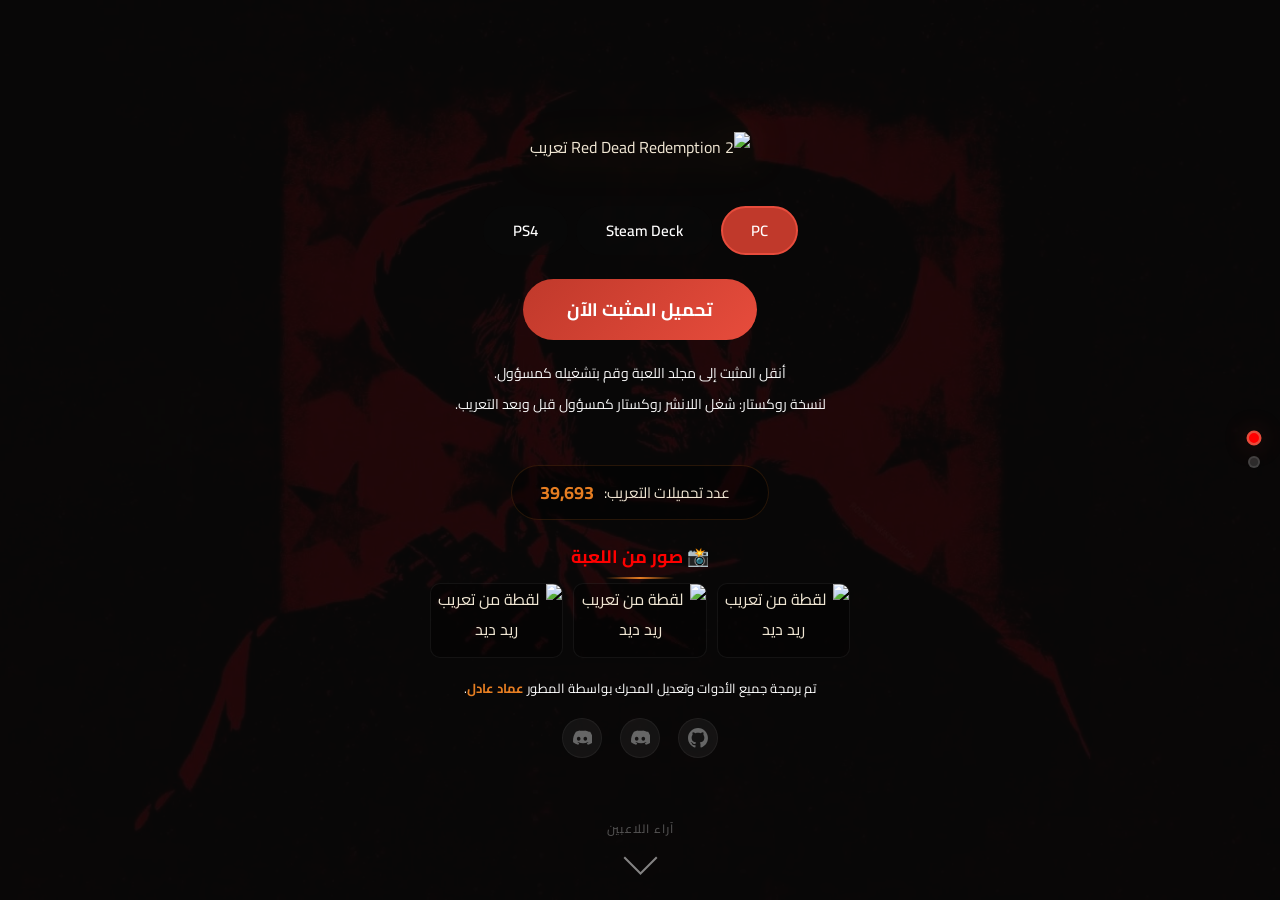
==== index.html @ 214b9ab4 "Update index.html" ====
<!DOCTYPE html>
<html lang="ar" dir="rtl">
<head>
  <meta charset="UTF-8">
  <meta name="viewport" content="width=device-width, initial-scale=1.0, user-scalable=yes">
  <title>Red Dead Redemption 2 تعريب</title>

  <!-- ===== BASIC SEO ===== -->
  <meta name="title" content="Red Dead Redemption 2 تعريب">
  <meta name="description" content="تعريب Red Dead Redemption 2">
  <meta name="keywords" content="تعريب ريد ديد رديمبشن 2, تحميل تعريب RDR2, ترجمة RDR2 العربية, Red Dead Redemption 2, تعريب العاب, rdr2 localization, تعريب عماد عادل,Emad Adel, RDR2 Arabic translation, RDR2 localization, RDR2 mod, RDR2 modding, RDR2 translation, RDR2 Arabic mod, RDR2 Arabic patch, RDR2 Arabic subtitles, RDR2 Arabic, RDR2 Arabic text, RDR2 Arabic language pack">
  <meta name="author" content="Emad Adel">
  <meta name="robots" content="index, follow">
  <meta name="language" content="Arabic">
  <meta name="revisit-after" content="7 days">

  <!-- ===== AUTHOR LINKS ===== -->
  <link rel="me" href="https://github.com/emadadeldev">
  <link rel="author" href="https://github.com/emadadeldev">

  <!-- ===== SCHEMA.ORG MARKUP ===== -->
  <script type="application/ld+json">
  {
    "@context": "https://schema.org",
    "@type": "WebPage",
    "author": {
      "@type": "Person",
      "name": "Emad Adel",
      "url": "https://github.com/emadadeldev"
    },
    "creator": {
      "@type": "Person",
      "name": "Emad Adel",
      "url": "https://github.com/emadadeldev"
    },
    "name": "Red Dead Redemption 2 تعريب",
    "description": "تعريب Red Dead Redemption 2 عماد عادل",
    "url": "https://emadadeldev.github.io/rtea/"
  }
  </script>

  <!-- ===== OPEN GRAPH ===== -->
  <meta property="og:type" content="website">
  <meta property="og:url" content="https://emadadeldev.github.io/rtea/">
  <meta property="og:title" content="Red Dead Redemption 2 تعريب">
  <meta property="og:description" content="تعريب Red Dead Redemption 2 عماد عادل">
  <meta property="og:image" content="https://emadadeldev.github.io/rtea/assets/preview/pausemenu.png">
  <meta property="og:image:width" content="1200">
  <meta property="og:image:height" content="630">

  <!-- ===== TWITTER ===== -->
  <meta name="twitter:card" content="summary_large_image">
  <meta name="twitter:url" content="https://emadadeldev.github.io/rtea/">
  <meta name="twitter:title" content="Red Dead Redemption 2 تعريب">
  <meta name="twitter:description" content="تعريب Red Dead Redemption 2 عماد عادل">
  <meta name="twitter:image" content="https://emadadeldev.github.io/rtea/assets/preview/twitter-image.jpg">

  <!-- ===== CANONICAL & ICONS ===== -->
  <link rel="canonical" href="https://emadadeldev.github.io/rtea/">
  <link rel="icon" type="image/png" href="assets/preview/RDR2.png">
  <link rel="apple-touch-icon" href="assets/preview/RDR2.png">

  <!-- ===== THEME ===== -->
  <meta name="theme-color" content="#e67e22">
  <meta name="msapplication-navbutton-color" content="#e67e22">
  <meta name="apple-mobile-web-app-status-bar-style" content="black-translucent">
  <meta name="format-detection" content="telephone=no">
  <meta name="apple-mobile-web-app-capable" content="yes">

  <!-- ===== FONTS ===== -->
  <link rel="preconnect" href="https://fonts.googleapis.com">
  <link rel="preconnect" href="https://fonts.gstatic.com" crossorigin>
  <link href="https://fonts.googleapis.com/css2?family=Cairo:wght@200..1000&display=swap" rel="stylesheet">

  <style>
    /* ===== RESET & BASE ===== */
    * {
      margin: 0;
      padding: 0;
      box-sizing: border-box;
    }

    html {
      scroll-behavior: smooth;
    }

    body {
      font-family: 'Cairo', sans-serif;
      background: #0a0908;
      color: #f0e6d3;
      min-height: 100vh;
      overflow-x: hidden;
      position: relative;
    }

    /* ===== BACKGROUND SLIDESHOW ===== */
    .bg-slideshow {
      position: fixed;
      top: 0;
      left: 0;
      width: 100%;
      height: 100%;
      z-index: 0;
      opacity: 0.35;
      overflow: hidden;
    }

    .bg-slide {
      position: absolute;
      top: 0;
      left: 0;
      width: 100%;
      height: 100%;
      background-size: cover;
      background-position: center;
      opacity: 0;
      transition: opacity 1.5s ease-in-out;
      pointer-events: none;
    }

    .bg-slide.active {
      opacity: 0.35;
    }

    /* ===== SCROLL SNAP CONTAINER ===== */
    .scroll-container {
      position: relative;
      z-index: 1;
      height: 100vh;
      overflow-y: scroll;
      scroll-snap-type: y mandatory;
      scroll-behavior: smooth;
      /* ===== HIDE SCROLLBAR ===== */
      scrollbar-width: none; /* Firefox */
      -ms-overflow-style: none; /* IE and Edge */
    }

    .scroll-container::-webkit-scrollbar {
      display: none; /* Chrome, Safari, Opera */
    }

    .section {
      height: 100vh;
      scroll-snap-align: start;
      display: flex;
      flex-direction: column;
      align-items: center;
      justify-content: center;
      padding: 20px 24px;
      position: relative;
      overflow-y: auto;
    }

    /* ===== SECTION 1: HERO & DOWNLOAD ===== */
    .section-download .hero {
      text-align: center;
      padding: 10px 0;
      width: 100%;
      display: flex;
      flex-direction: column;
      align-items: center;
    }

    .subtitle img {
      height: auto;
      max-width: 530px;
      width: 100%;
      filter: drop-shadow(0 4px 20px rgba(230, 126, 34, 0.3));
    }

    /* ===== TABS (GENERAL) ===== */
    .tabs-container {
      border-radius: 16px;
      padding: 28px 24px;
      margin: 16px auto 0;
      max-width: 650px;
      width: 100%;
    }

    .tabs {
      display: flex;
      justify-content: center;
      gap: 8px;
      margin-bottom: 24px;
      flex-wrap: wrap;
    }

    .tab-btn {
      background-color: #0a0a0a66;
      border: 2px solid transparent;
      color: white;
      padding: 8px 28px;
      border-radius: 50px;
      font-family: 'Cairo', sans-serif;
      font-size: 15px;
      font-weight: 600;
      cursor: pointer;
      transition: all 0.3s ease;
    }

    .tab-btn:hover {
      background: rgba(230, 126, 34, 0.15);
      color: #f0e6d3;
      transform: translateY(-2px);
    }

    .tab-btn.active {
      background: #c0392b;
      color: #fff;
      border-color: #e74c3c;
    }

    .tab-content {
      display: none;
      animation: fadeIn 0.4s ease;
    }

    .tab-content.active {
      display: block;
    }

    @keyframes fadeIn {
      from { opacity: 0; transform: translateY(10px); }
      to { opacity: 1; transform: translateY(0); }
    }

    /* ===== DOWNLOAD SECTION ===== */
    .download-btn {
      display: inline-block;
      background: linear-gradient(135deg, #c0392b, #e74c3c);
      color: #fff;
      padding: 14px 44px;
      border-radius: 50px;
      font-size: 18px;
      font-weight: 700;
      text-decoration: none;
      transition: all 0.3s ease;
      font-family: 'Cairo', sans-serif;
    }

    .download-btn:hover {
      transform: translateY(-3px) scale(1.02);
      box-shadow: 0 6px 30px rgba(192, 57, 43, 0.4);
    }

    .code-box {
      background: rgba(0, 0, 0, 0.6);
      border: 1px solid rgba(230, 126, 34, 0.15);
      border-radius: 10px;
      padding: 18px 0px 18px 18px;
      margin: 8px 0 2px;
      overflow-x: auto;
      direction: ltr;
      text-align: left;
    }

    .code-box code {
      color: #f0c080;
      font-family: 'Courier New', monospace;
      font-size: 14px;
      word-break: break-all;
    }

    .steps p {
      font-size: 15px;
      color: #d0c8b8;
      text-align: right;
      line-height: 2;
      padding-right: 4px;
    }

    .steps b {
      color: red;
    }

    /* ===== DOWNLOAD COUNTER ===== */
    .download-counter {
      margin-top: 20px;
      padding: 10px 28px;
      background: rgba(0, 0, 0, 0.4);
      border-radius: 50px;
      border: 1px solid rgba(230, 126, 34, 0.15);
      display: inline-flex;
      align-items: center;
      gap: 10px;
      font-size: 15px;
      color: #f0e6d3;
    }

    .download-counter .number {
      font-weight: 700;
      color: #e67e22;
      font-size: 18px;
      direction: ltr;
      unicode-bidi: plaintext;
    }

    .download-counter .icon {
      font-size: 20px;
    }

    /* ===== SCROLL DOWN INDICATOR ===== */
    .scroll-indicator {
      position: absolute;
      bottom: 30px;
      left: 50%;
      transform: translateX(-50%);
      display: flex;
      flex-direction: column;
      align-items: center;
      gap: 6px;
      opacity: 1;
      transition: opacity 0.8s ease;
      cursor: pointer;
      z-index: 5;
    }

    .scroll-indicator.hidden {
      opacity: 0;
      pointer-events: none;
    }

    .scroll-indicator .arrow {
      width: 24px;
      height: 24px;
      border-right: 2px solid rgba(255, 255, 255, 0.5);
      border-bottom: 2px solid rgba(255, 255, 255, 0.5);
      transform: rotate(45deg);
      animation: bounceArrow 2s infinite;
    }

    .scroll-indicator .label {
      color: rgba(255, 255, 255, 0.3);
      font-size: 12px;
      font-weight: 500;
      letter-spacing: 1px;
    }

    @keyframes bounceArrow {
      0%, 100% { transform: rotate(45deg) translate(0, 0); opacity: 0.5; }
      50% { transform: rotate(45deg) translate(8px, 8px); opacity: 1; }
    }

    /* ===== GALLERY ===== */
    .gallery-section {
      max-width: 600px;
      width: 100%;
      display: flex;
      flex-direction: column;
      align-items: center;
      margin-top: 20px;
    }

    .gallery-title {
      font-size: 18px;
      font-weight: 700;
      color: red;
      display: inline-block;
      margin-bottom: 10px;
      position: relative;
    }

    .gallery-title::after {
      content: '';
      position: absolute;
      bottom: -6px;
      left: 50%;
      transform: translateX(-50%);
      width: 50%;
      height: 2px;
      background: linear-gradient(90deg, transparent, #e67e22, transparent);
      border-radius: 2px;
    }

    .gallery-container {
      display: grid;
      grid-template-columns: repeat(3, 1fr);
      gap: 10px;
      max-width: 420px;
      margin: 0 auto;
      width: 100%;
    }

    .gallery-card {
      border-radius: 10px;
      overflow: hidden;
      border: 1px solid rgba(255, 255, 255, 0.06);
      transition: all 0.3s ease;
      background: rgba(0, 0, 0, 0.3);
      aspect-ratio: 16/9;
      cursor: pointer;
    }

    .gallery-card:hover {
      transform: scale(1.04);
      border-color: rgba(230, 126, 34, 0.3);
      box-shadow: 0 4px 20px rgba(0, 0, 0, 0.5);
    }

    .gallery-img {
      width: 100%;
      height: 100%;
      object-fit: cover;
      display: block;
      transition: transform 0.3s ease;
    }

    .gallery-card:hover .gallery-img {
      transform: scale(1.06);
    }

    /* ===== LIGHTBOX ===== */
    .lightbox {
      display: none;
      position: fixed;
      top: 0;
      left: 0;
      width: 100%;
      height: 100%;
      background: rgba(0, 0, 0, 0.92);
      z-index: 1000;
      justify-content: center;
      align-items: center;
      flex-direction: column;
      backdrop-filter: blur(4px);
      padding: 20px;
    }
    .lightbox.active {
      display: flex;
    }
    .lightbox img {
      max-width: 95%;
      max-height: 90vh;
      object-fit: contain;
      border-radius: 8px;
      box-shadow: 0 8px 40px rgba(0,0,0,0.8);
      border: 1px solid rgba(255,255,255,0.05);
    }
    .lightbox .close-btn {
      position: absolute;
      top: 20px;
      left: 30px;
      font-size: 2.8rem;
      color: #ccc;
      cursor: pointer;
      background: none;
      border: none;
      font-weight: 300;
      transition: color 0.2s;
      line-height: 1;
    }
    .lightbox .close-btn:hover {
      color: #fff;
    }
    .lightbox .counter {
      position: absolute;
      bottom: 30px;
      left: 50%;
      transform: translateX(-50%);
      color: rgba(255,255,255,0.5);
      font-size: 0.9rem;
      font-family: 'Cairo', sans-serif;
      background: rgba(0,0,0,0.5);
      padding: 6px 18px;
      border-radius: 40px;
      letter-spacing: 1px;
    }
    .lightbox .nav-arrow {
      position: absolute;
      top: 50%;
      transform: translateY(-50%);
      color: rgba(255,255,255,0.3);
      font-size: 3rem;
      cursor: pointer;
      background: none;
      border: none;
      padding: 0 20px;
      transition: color 0.2s;
      user-select: none;
    }
    .lightbox .nav-arrow:hover {
      color: #fff;
    }
    .lightbox .prev {
      left: 10px;
    }
    .lightbox .next {
      right: 10px;
    }
    @media (max-width: 600px) {
      .lightbox .nav-arrow {
        font-size: 2rem;
        padding: 0 10px;
      }
      .lightbox .close-btn {
        top: 10px;
        left: 16px;
        font-size: 2rem;
      }
      .lightbox .counter {
        bottom: 16px;
        font-size: 0.7rem;
        padding: 4px 12px;
      }
    }

    /* ===== COMMENTS SECTION ===== */
    .comments-section {
      max-width: 750px;
      width: 100%;
      padding: 20px 24px;
      text-align: center;
      border-radius: 12px;
      background: rgba(0, 0, 0, 0.3);
      backdrop-filter: blur(6px);
      border: 1px solid rgba(255, 255, 255, 0.04);
    }

    .comments-section h3 {
      color: red;
      font-weight: 700;
      font-size: 20px;
      margin-bottom: 12px;
    }

    .comment-slider {
      display: flex;
      align-items: center;
      justify-content: center;
      padding: 2px 0;
    }

    .comment-display {
      flex: 1;
      min-height: 80px;
      display: flex;
      align-items: center;
      justify-content: center;
      padding: 8px 10px;
    }

    .comment-text {
      color: #f0e6d3;
      font-size: 16px;
      transition: opacity 0.25s ease;
      font-style: italic;
      text-shadow: 0 2px 12px rgba(0, 0, 0, 0.9), 0 0 30px rgba(0, 0, 0, 0.5);
      max-width: 650px;
      line-height: 1.8;
    }

    .comment-text::before {
      content: '"';
      color: red;
      margin-left: 4px;
    }

    .comment-text::after {
      content: '"';
      color: red;
      margin-right: 4px;
    }

    .comment-counter {
      margin-top: 8px;
      color: rgba(255, 255, 255, 0.25);
      font-size: 12px;
      letter-spacing: 2px;
      font-weight: 500;
    }

    .comment-dots {
      display: flex;
      justify-content: center;
      gap: 8px;
      margin-top: 8px;
    }

    .dot {
      width: 8px;
      height: 8px;
      border-radius: 50%;
      background: rgba(255, 255, 255, 0.12);
      transition: all 0.3s ease;
      cursor: pointer;
      border: none;
    }

    .dot.active {
      background: red;
      transform: scale(1.3);
    }

    .dot:hover {
      background: rgba(230, 126, 34, 0.5);
    }

    /* ===== FOOTER ===== */
    .footer {
      display: flex;
      justify-content: center;
      align-items: center;
      gap: 18px;
      padding: 16px 0 10px;
      flex-wrap: wrap;
      width: 100%;
    }

    .footer a {
      display: inline-flex;
      align-items: center;
      justify-content: center;
      width: 40px;
      height: 40px;
      border-radius: 50%;
      background: rgba(255, 255, 255, 0.05);
      transition: all 0.3s ease;
      border: 1px solid rgba(255, 255, 255, 0.05);
    }

    .footer a:hover {
      background: rgba(230, 126, 34, 0.15);
      border-color: #e67e22;
      transform: translateY(-3px);
    }

    .footer svg {
      width: 20px;
      height: 20px;
      fill: #666;
      transition: fill 0.3s ease;
    }

    .footer a:hover svg {
      fill: #e67e22;
    }

    .copyright {
      text-align: center;
      color: white;
      font-size: 13px;
      line-height: 1.6;
      padding: 4px 0 2px;
      width: 100%;
    }

    .copyright strong {
      color: #e67e22;
    }

    /* ===== NAVIGATION DOTS (SIDE) ===== */
    .nav-dots {
      position: fixed;
      right: 20px;
      top: 50%;
      transform: translateY(-50%);
      z-index: 100;
      display: flex;
      flex-direction: column;
      gap: 12px;
    }

    .nav-dot {
      width: 12px;
      height: 12px;
      border-radius: 50%;
      background: rgba(255, 255, 255, 0.15);
      border: 2px solid rgba(255, 255, 255, 0.1);
      cursor: pointer;
      transition: all 0.3s ease;
      position: relative;
    }

    .nav-dot:hover {
      background: rgba(230, 126, 34, 0.4);
      border-color: #e67e22;
    }

    .nav-dot.active {
      background: red;
      border-color: #e74c3c;
      transform: scale(1.25);
      box-shadow: 0 0 20px rgba(192, 57, 43, 0.3);
    }

    .nav-dot .tooltip {
      position: absolute;
      right: 24px;
      top: 50%;
      transform: translateY(-50%);
      background: rgba(0, 0, 0, 0.8);
      color: #f0e6d3;
      padding: 4px 12px;
      border-radius: 6px;
      font-size: 12px;
      white-space: nowrap;
      opacity: 0;
      pointer-events: none;
      transition: opacity 0.3s ease;
      font-family: 'Cairo', sans-serif;
    }

    .nav-dot:hover .tooltip {
      opacity: 1;
    }

    /* ===== RESPONSIVE ===== */
    @media (max-width: 768px) {
      .section {
        padding: 16px 14px;
      }

      .subtitle img {
        max-width: 240px;
      }

      .tabs-container {
        padding: 18px 14px;
        margin: 12px 0;
        border-radius: 12px;
      }

      .tab-btn {
        padding: 6px 18px;
        font-size: 13px;
      }

      .download-btn {
        padding: 12px 28px;
        font-size: 16px;
      }

      .download-counter {
        font-size: 13px;
        padding: 8px 18px;
        margin-top: 16px;
      }

      .download-counter .number {
        font-size: 16px;
      }

      .scroll-indicator .arrow {
        width: 20px;
        height: 20px;
      }

      .scroll-indicator .label {
        font-size: 10px;
      }

      .gallery-container {
        gap: 8px;
        max-width: 100%;
      }

      .gallery-title {
        font-size: 16px;
      }

      .gallery-section {
        margin-top: 16px;
      }

      .comments-section {
        padding: 16px 14px;
      }

      .comment-text {
        font-size: 15px;
        line-height: 1.7;
      }

      .comment-display {
        min-height: 65px;
      }

      .comments-section h3 {
        font-size: 18px;
      }

      .code-box code {
        font-size: 12px;
      }

      .nav-dots {
        right: 8px;
        gap: 10px;
      }

      .nav-dot {
        width: 10px;
        height: 10px;
      }

      .nav-dot .tooltip {
        display: none;
      }

      .footer {
        gap: 14px;
        padding: 12px 0 8px;
      }

      .footer a {
        width: 36px;
        height: 36px;
      }

      .footer svg {
        width: 18px;
        height: 18px;
      }

      .copyright {
        font-size: 12px;
      }
    }

    @media (max-width: 480px) {
      .section {
        padding: 12px 10px;
      }

      .tab-btn {
        padding: 4px 12px;
        font-size: 11px;
      }

      .download-btn {
        padding: 10px 20px;
        font-size: 14px;
      }

      .download-counter {
        font-size: 11px;
        padding: 6px 14px;
        margin-top: 12px;
      }

      .download-counter .number {
        font-size: 14px;
      }

      .scroll-indicator .arrow {
        width: 16px;
        height: 16px;
      }

      .scroll-indicator .label {
        font-size: 9px;
      }

      .gallery-container {
        grid-template-columns: repeat(3, 1fr);
        gap: 6px;
        max-width: 100%;
      }

      .gallery-section {
        margin-top: 12px;
      }

      .comment-text {
        font-size: 13px;
        line-height: 1.6;
      }

      .comment-display {
        min-height: 50px;
      }

      .comments-section h3 {
        font-size: 16px;
      }

      .comments-section {
        padding: 12px 10px;
      }

      .tabs {
        gap: 4px;
      }

      .code-box {
        padding: 10px 12px;
      }

      .code-box code {
        font-size: 11px;
      }

      .subtitle img {
        max-width: 180px;
      }

      .nav-dots {
        right: 4px;
        gap: 8px;
      }

      .nav-dot {
        width: 8px;
        height: 8px;
      }

      .footer {
        gap: 12px;
        padding: 10px 0 6px;
      }

      .footer a {
        width: 32px;
        height: 32px;
      }

      .footer svg {
        width: 16px;
        height: 16px;
      }

      .copyright {
        font-size: 11px;
        padding: 2px 0;
      }
    }
  </style>
</head>
<body>

  <!-- ===== BACKGROUND SLIDESHOW ===== -->
  <div class="bg-slideshow" id="bgSlideshow">
    <div class="bg-slide active" style="background-image: url('assets/bg.webp');"></div>
    <div class="bg-slide" style="background-image: url('https://w.wallhaven.cc/full/vg/wallhaven-vg9x7l.jpg');"></div>
    <div class="bg-slide" style="background-image: url('https://w.wallhaven.cc/full/wq/wallhaven-wqo17q.jpg');"></div>
  </div>

  <!-- ===== SIDE NAVIGATION DOTS ===== -->
  <nav class="nav-dots" id="navDots" role="navigation" aria-label="التنقل بين الأقسام">
    <a href="#section-download" class="nav-dot active" data-target="section-download" aria-label="التحميل">
      <span class="tooltip">التحميل</span>
    </a>
    <a href="#section-feedback" class="nav-dot" data-target="section-feedback" aria-label="آراء اللاعبين">
      <span class="tooltip">آراء اللاعبين</span>
    </a>
  </nav>

  <!-- ===== SCROLL CONTAINER ===== -->
  <div class="scroll-container" id="scrollContainer">

    <!-- ===== SECTION 1: DOWNLOAD & GALLERY ===== -->
    <section class="section section-download" id="section-download">
      <div class="hero">
        <div class="subtitle">
          <img src="assets/preview/RDR2.png" width="530" height="auto" alt="Red Dead Redemption 2 تعريب">
        </div>

        <div class="tabs-container">
          <div class="tabs">
            <button class="tab-btn active" onclick="openTab(event, 'pc-download')">PC</button>
            <button class="tab-btn" onclick="openTab(event, 'steam-download')">Steam Deck</button>
            <button class="tab-btn" onclick="openTab(event, 'ps4-download')">PS4</button>
          </div>

          <div class="tab-content active" id="pc-download">
            <a href="https://github.com/emadadeldev/rtea/releases/download/1.6/RTEA.v1.6.exe" target="_blank" class="download-btn">
              تحميل المثبت الآن
            </a>
            <p style="color: whitesmoke; font-size: 14px; margin-top: 20px; margin-bottom: 1px;">
              أنقل المثبت إلى مجلد اللعبة وقم بتشغيله كمسؤول.
            </p>
            <p style="color: whitesmoke; font-size: 14px; margin-top: 5px;">
               لنسخة روكستار: شغل اللانشر روكستار كمسؤول قبل وبعد التعريب.
            </p>
          </div>

          <div class="tab-content" id="steam-download">
            <div class="steps">
              <p>1️⃣ افتح مجلد اللعبة</p>
              <p>2️⃣ كلك يمين واضغط <b>"Open Terminal here"</b></p>
              <p>3️⃣ الصق الأمر التالي واضغط Enter:</p>
              <div class="code-box">
                <code>bash &lt;(curl -s https://rtea.emadadel4-a0a.workers.dev/?rtea-steamos)</code>
              </div>
              <p>4️⃣ انتظر حتى الانتهاء ثم شغل اللعبة.</p>
            </div>
          </div>

          <div class="tab-content" id="ps4-download">
            <p style="color: #a09080; font-size: 15px; padding: 8px 0; text-align: center;">⏳ قريباً...</p>
          </div>
        </div>

        <!-- ===== DOWNLOAD COUNTER ===== -->
        <div class="download-counter" id="downloadCounter">
          <span class="icon"></span>
          <span>عدد تحميلات التعريب:</span>
          <span class="number" id="downloadCount">0</span>
        </div>

        <!-- ===== GALLERY ===== -->
        <div class="gallery-section">
          <span class="gallery-title">📸 صور من اللعبة</span>
          <div class="gallery-container" id="galleryContainer">
            <div class="gallery-card" data-img="assets/preview/help.png">
              <img class="gallery-img" src="assets/preview/help.png" alt="لقطة من تعريب ريد ديد" loading="lazy">
            </div>
            <div class="gallery-card" data-img="assets/preview/menu.png">
              <img class="gallery-img" src="assets/preview/menu.png" alt="لقطة من تعريب ريد ديد" loading="lazy">
            </div>
            <div class="gallery-card" data-img="assets/preview/pausemenu.png">
              <img class="gallery-img" src="assets/preview/pausemenu.png" alt="لقطة من تعريب ريد ديد" loading="lazy">
            </div>
          </div>
        </div>

        <!-- ===== SCROLL DOWN INDICATOR ===== -->
        <div class="scroll-indicator" id="scrollIndicator">
          <span class="label">آراء اللاعبين</span>
          <div class="arrow"></div>
        </div>

        <!-- ===== FOOTER ===== -->
        <div class="footer">

          
        <div class="copyright">
          تم برمجة جميع الأدوات وتعديل المحرك بواسطة المطور <strong>عماد عادل</strong>.
        </div>

          <a href="https://www.github.com/emadadeldev" target="_blank" rel="noopener noreferrer" aria-label="GitHub">
            <svg xmlns="http://www.w3.org/2000/svg" viewBox="0 0 24 24">
              <path d="M12 0c-6.626 0-12 5.373-12 12 0 5.302 3.438 9.8 8.207 11.387.599.111.793-.261.793-.577v-2.234c-3.338.726-4.033-1.416-4.033-1.416-.546-1.387-1.333-1.756-1.333-1.756-1.089-.745.083-.729.083-.729 1.205.084 1.839 1.237 1.839 1.237 1.07 1.834 2.807 1.304 3.492.997.108-.775.418-1.305.762-1.604-2.665-.3-5.466-1.332-5.466-5.93 0-1.31.465-2.38 1.235-3.22-.135-.303-.54-1.523.105-3.176 0 0 1.005-.322 3.3 1.23.96-.267 1.98-.399 3-.405 1.02.006 2.04.138 3 .405 2.28-1.552 3.285-1.23 3.285-1.23.645 1.653.24 2.873.12 3.176.765.84 1.23 1.91 1.23 3.22 0 4.61-2.805 5.625-5.475 5.92.42.36.81 1.096.81 2.22v3.293c0 .319.192.694.801.576 4.765-1.589 8.199-6.086 8.199-11.386 0-6.627-5.373-12-12-12z"/>
            </svg>
          </a>
          <a href="https://discord.gg/j4ctCTgd6S" target="_blank" rel="noopener noreferrer" aria-label="Discord">
            <svg xmlns="http://www.w3.org/2000/svg" viewBox="0 0 24 24">
              <path d="M20.317 4.37a19.791 19.791 0 0 0-4.885-1.515c-.074.176-.143.35-.209.53a18.407 18.407 0 0 0-5.446 0 10.68 10.68 0 0 0-.21-.53 19.734 19.734 0 0 0-4.885 1.515c-2.952 4.385-3.757 8.67-3.361 12.86a20.103 20.103 0 0 0 6.007 3.015c.484-.652.918-1.342 1.297-2.07a12.964 12.964 0 0 1-2.043-.98c.171-.124.34-.252.504-.384a14.299 14.299 0 0 0 12.312 0c.165.132.334.26.505.384-.656.398-1.337.74-2.044.98.379.727.812 1.417 1.296 2.07a20.094 20.094 0 0 0 6.007-3.015c.457-4.718-.765-8.96-3.36-12.86zM8.02 15.33c-1.183 0-2.157-1.085-2.157-2.419 0-1.333.956-2.419 2.157-2.419 1.21 0 2.176 1.096 2.157 2.42 0 1.333-.956 2.418-2.157 2.418zm7.975 0c-1.183 0-2.157-1.085-2.157-2.419 0-1.333.955-2.419 2.157-2.419 1.21 0 2.176 1.096 2.157 2.42 0 1.333-.947 2.418-2.157 2.418z"/>
            </svg>
          </a>
          <a href="https://discord.gg/SM3zf8YPAv" target="_blank" rel="noopener noreferrer" aria-label="Discord">
            <svg xmlns="http://www.w3.org/2000/svg" viewBox="0 0 24 24">
              <path d="M20.317 4.37a19.791 19.791 0 0 0-4.885-1.515c-.074.176-.143.35-.209.53a18.407 18.407 0 0 0-5.446 0 10.68 10.68 0 0 0-.21-.53 19.734 19.734 0 0 0-4.885 1.515c-2.952 4.385-3.757 8.67-3.361 12.86a20.103 20.103 0 0 0 6.007 3.015c.484-.652.918-1.342 1.297-2.07a12.964 12.964 0 0 1-2.043-.98c.171-.124.34-.252.504-.384a14.299 14.299 0 0 0 12.312 0c.165.132.334.26.505.384-.656.398-1.337.74-2.044.98.379.727.812 1.417 1.296 2.07a20.094 20.094 0 0 0 6.007-3.015c.457-4.718-.765-8.96-3.36-12.86zM8.02 15.33c-1.183 0-2.157-1.085-2.157-2.419 0-1.333.956-2.419 2.157-2.419 1.21 0 2.176 1.096 2.157 2.42 0 1.333-.956 2.418-2.157 2.418zm7.975 0c-1.183 0-2.157-1.085-2.157-2.419 0-1.333.955-2.419 2.157-2.419 1.21 0 2.176 1.096 2.157 2.42 0 1.333-.947 2.418-2.157 2.418z"/>
            </svg>
          </a>
        </div>

      </div>
    </section>

    <!-- ===== SECTION 2: COMMENTS & FOOTER ===== -->
    <section class="section section-feedback" id="section-feedback">
      <div class="comments-section">
        <h3>💬 آراء اللاعبين</h3>

        <div class="comment-slider">
          <div class="comment-display">
            <span class="comment-text" id="commentText">افضل تعريب على الاطلاق</span>
          </div>
        </div>

        <div class="comment-dots" id="dotsContainer"></div>
        <div class="comment-counter" id="commentCounter">1 / 3</div>
      </div>

    </section>

  </div>

  <!-- ===== LIGHTBOX ===== -->
  <div class="lightbox" id="lightbox">
    <button class="close-btn" id="closeLightbox">✕</button>
    <button class="nav-arrow prev" id="prevImage">›</button>
    <button class="nav-arrow next" id="nextImage">‹</button>
    <img id="lightboxImg" src="" alt="صورة مكبرة">
    <span class="counter" id="imageCounter">1 / 3</span>
  </div>

  <script>
    // ===== TABS FOR DOWNLOAD =====
    function openTab(evt, tabName) {
      var i, content, buttons;
      content = document.getElementsByClassName("tab-content");
      for (i = 0; i < content.length; i++) {
        content[i].classList.remove("active");
      }
      buttons = document.getElementsByClassName("tab-btn");
      for (i = 0; i < buttons.length; i++) {
        buttons[i].classList.remove("active");
      }
      document.getElementById(tabName).classList.add("active");
      evt.currentTarget.classList.add("active");
    }

    // ===== BACKGROUND SLIDESHOW =====
    const slides = document.querySelectorAll('.bg-slide');
    let currentSlide = 0;
    const SLIDE_INTERVAL = 6000;

    function nextSlide() {
      slides[currentSlide].classList.remove('active');
      currentSlide = (currentSlide + 1) % slides.length;
      slides[currentSlide].classList.add('active');
    }

    setInterval(nextSlide, SLIDE_INTERVAL);

    // ===== SCROLL SNAP NAVIGATION DOTS =====
    const sections = document.querySelectorAll('.section');
    const navDots = document.querySelectorAll('.nav-dot');
    const scrollContainer = document.getElementById('scrollContainer');
    const scrollIndicator = document.getElementById('scrollIndicator');

    function updateActiveDot() {
      const scrollTop = scrollContainer.scrollTop;
      const windowHeight = scrollContainer.clientHeight;

      let activeIndex = 0;
      sections.forEach((section, index) => {
        const sectionTop = section.offsetTop;
        if (scrollTop >= sectionTop - windowHeight / 2) {
          activeIndex = index;
        }
      });

      navDots.forEach((dot, index) => {
        dot.classList.toggle('active', index === activeIndex);
      });

      // Hide scroll indicator when user scrolls down or is on second section
      if (activeIndex === 1 || scrollTop > windowHeight * 0.1) {
        scrollIndicator.classList.add('hidden');
      } else {
        scrollIndicator.classList.remove('hidden');
      }
    }

    scrollContainer.addEventListener('scroll', updateActiveDot);

    navDots.forEach((dot) => {
      dot.addEventListener('click', function(e) {
        e.preventDefault();
        const targetId = this.getAttribute('data-target');
        const targetSection = document.getElementById(targetId);
        if (targetSection) {
          targetSection.scrollIntoView({ behavior: 'smooth' });
        }
      });
    });

    // Click on indicator to scroll down
    scrollIndicator.addEventListener('click', function() {
      const nextSection = sections[1];
      if (nextSection) {
        nextSection.scrollIntoView({ behavior: 'smooth' });
      }
    });

    setTimeout(updateActiveDot, 100);

    // ===== FETCH DOWNLOAD COUNT =====
    async function fetchDownloadCount() {
      const countElement = document.getElementById('downloadCount');
      try {
        const response = await fetch('https://rtea.emadadel4-a0a.workers.dev/?count');
        if (!response.ok) throw new Error('Network response was not ok');
        const data = await response.text();
        const formatted = Number(data).toLocaleString();
        countElement.textContent = formatted;
      } catch (error) {
        console.error('Error fetching download count:', error);
        countElement.textContent = '39,693';
      }
    }

    fetchDownloadCount();

    // ===== LIGHTBOX =====
    const lightbox = document.getElementById('lightbox');
    const lightboxImg = document.getElementById('lightboxImg');
    const closeBtn = document.getElementById('closeLightbox');
    const prevBtn = document.getElementById('prevImage');
    const nextBtn = document.getElementById('nextImage');
    const counter = document.getElementById('imageCounter');

    const galleryCards = document.querySelectorAll('.gallery-card');
    const imageSources = [];
    galleryCards.forEach(card => {
      const img = card.querySelector('.gallery-img');
      if (img) imageSources.push(img.getAttribute('src'));
    });
    let currentImageIndex = 0;

    function openLightbox(index) {
      if (index < 0) index = imageSources.length - 1;
      if (index >= imageSources.length) index = 0;
      currentImageIndex = index;
      lightboxImg.setAttribute('src', imageSources[currentImageIndex]);
      lightbox.classList.add('active');
      document.body.style.overflow = 'hidden';
      updateCounter();
    }

    function closeLightbox() {
      lightbox.classList.remove('active');
      document.body.style.overflow = '';
    }

    function updateCounter() {
      counter.textContent = `${currentImageIndex + 1} / ${imageSources.length}`;
    }

    function showPrev() {
      openLightbox(currentImageIndex - 1);
    }

    function showNext() {
      openLightbox(currentImageIndex + 1);
    }

    galleryCards.forEach((card, index) => {
      card.addEventListener('click', function(e) {
        e.preventDefault();
        openLightbox(index);
      });
    });

    closeBtn.addEventListener('click', closeLightbox);
    prevBtn.addEventListener('click', showPrev);
    nextBtn.addEventListener('click', showNext);

    lightbox.addEventListener('click', function(e) {
      if (e.target === lightbox) {
        closeLightbox();
      }
    });

    document.addEventListener('keydown', function(e) {
      if (!lightbox.classList.contains('active')) return;
      if (e.key === 'Escape') closeLightbox();
      if (e.key === 'ArrowLeft') showPrev();
      if (e.key === 'ArrowRight') showNext();
    });

    // ===== COMMENTS SLIDER =====
    const comments = [
      "لعبة ضخمة و تعريبها استغرق منكم الوقت الكثير نشكركم على جهودكم الجبارة في هذا التعريب الاحترافي و هذا اقل شيء ممكن نقدمه هو الشكر والتقدير والاحترام لكل من عمل في هذا التعريب.",
      "الصراحه اشكركم عالتعريب والله اعطى طعم اكثر للعبه ومتعه اكثر بكثير اعرف شوي انقليزي افهم بس والله بالعربي دخلت جو مع اللعبه اكثر اشكركم جميعا والله يعوضكم خير على المجهودات اللي تقدموها.",
      "نشكركم على مجهودكم الجبار لإرضاء متجمع وعشاق اللعبة. انجاز يذكر فيشكر. نتمنى أن نراكم في مشاريع أخرى بنفس الجودة والاتقان.",
      "الترجمة أغلبها ممتازة وسلسة وما حسيت اكو شي يأثر على تجربة اللعب وحتى النواقص بسيطة جدا مقارنة بحجم الشغل.",
      "تعريب جميل متعوب عليه والله افضل معربين.",
      "التعريب هو الي خلاني ارجع اكمل اللعبة وافهمها اكثر، بوركت جهودكم.",
      "ترجمة جميلة  والمفردات مختاره بعنايه والخط رائع وترجمة فعلا  يستحقها الاعب العربي . شكراً لكم ولجهودكم وجهد كل فرد ساهم لو بشيء بسيط واتمنى نشوف المزيد من ابداعاتكم وعملكم.",
      "نمبر وان.",
      "التعريب هذا مو اي تعريب هذا اضخم مشروع تعريب في تاريخ الساحة .اتمنا من هذا الفريق المبدع الا يترك حرف واحد في هذه التحفة الفنية الا ويعربه .وفور انتهاء النسخة النهائية انا سألف بهذا التعريب واتفاخر بهي حول العالم .ليشوفو عشق وعظمة اللاعب العربي.",
      "التعريب هذا لاتصفه اي كلمة،  اعظم تعريب قد رأته عيني حرفياً ولا غلطه وحتى لو رأيت غلطه بيصححها دقة التعريب ، العب اللعبه وكأنها معربه من الاساس حرفياً تعريب اقل اقل اقل مايُقال عنه عظيم ومثال للفرق الاخرى ان ممكن يتم تعريب اي لعبه بدقه عاليه زي هذا التعريب.",
      "تعريب احترافي، شكرا على المجهود ويرحم والديكم.",
      "بالنسبه لي من افضل التعريبات اللي جربتها وخلت تجربتي في اللعبه مختلفه جدا من حوارات وكلام اشكركم على التعريب واتمنى ان شاء الله انكم تكملون في العاب غير ردد معا ما في العاب زي ردد ولن تصبح ردد مشكورين والله يوفقكم ويسعدكم."
    ];

    let currentCommentIndex = 0;
    let autoPlayInterval = null;
    const AUTO_PLAY_DELAY = 9500;

    const commentText = document.getElementById('commentText');
    const counterElem = document.getElementById('commentCounter');
    const dotsContainer = document.getElementById('dotsContainer');

    comments.forEach((_, i) => {
      const dot = document.createElement('span');
      dot.className = 'dot' + (i === 0 ? ' active' : '');
      dot.dataset.index = i;
      dot.addEventListener('click', () => {
        stopAutoPlay();
        goToComment(i);
        startAutoPlay();
      });
      dotsContainer.appendChild(dot);
    });

    const dots = document.querySelectorAll('.dot');

    function goToComment(index) {
      currentCommentIndex = (index + comments.length) % comments.length;
      commentText.textContent = comments[currentCommentIndex];
      counterElem.textContent = `${currentCommentIndex + 1} / ${comments.length}`;

      dots.forEach((dot, i) => {
        dot.classList.toggle('active', i === currentCommentIndex);
      });
    }

    function nextComment() {
      goToComment(currentCommentIndex + 1);
    }

    function startAutoPlay() {
      if (autoPlayInterval) clearInterval(autoPlayInterval);
      autoPlayInterval = setInterval(nextComment, AUTO_PLAY_DELAY);
    }

    function stopAutoPlay() {
      if (autoPlayInterval) {
        clearInterval(autoPlayInterval);
        autoPlayInterval = null;
      }
    }

    const commentsSection = document.querySelector('.comments-section');
    commentsSection.addEventListener('mouseenter', stopAutoPlay);
    commentsSection.addEventListener('mouseleave', startAutoPlay);
    commentsSection.addEventListener('touchstart', stopAutoPlay);
    commentsSection.addEventListener('touchend', startAutoPlay);

    goToComment(0);
    startAutoPlay();
  </script>

</body>
</html>
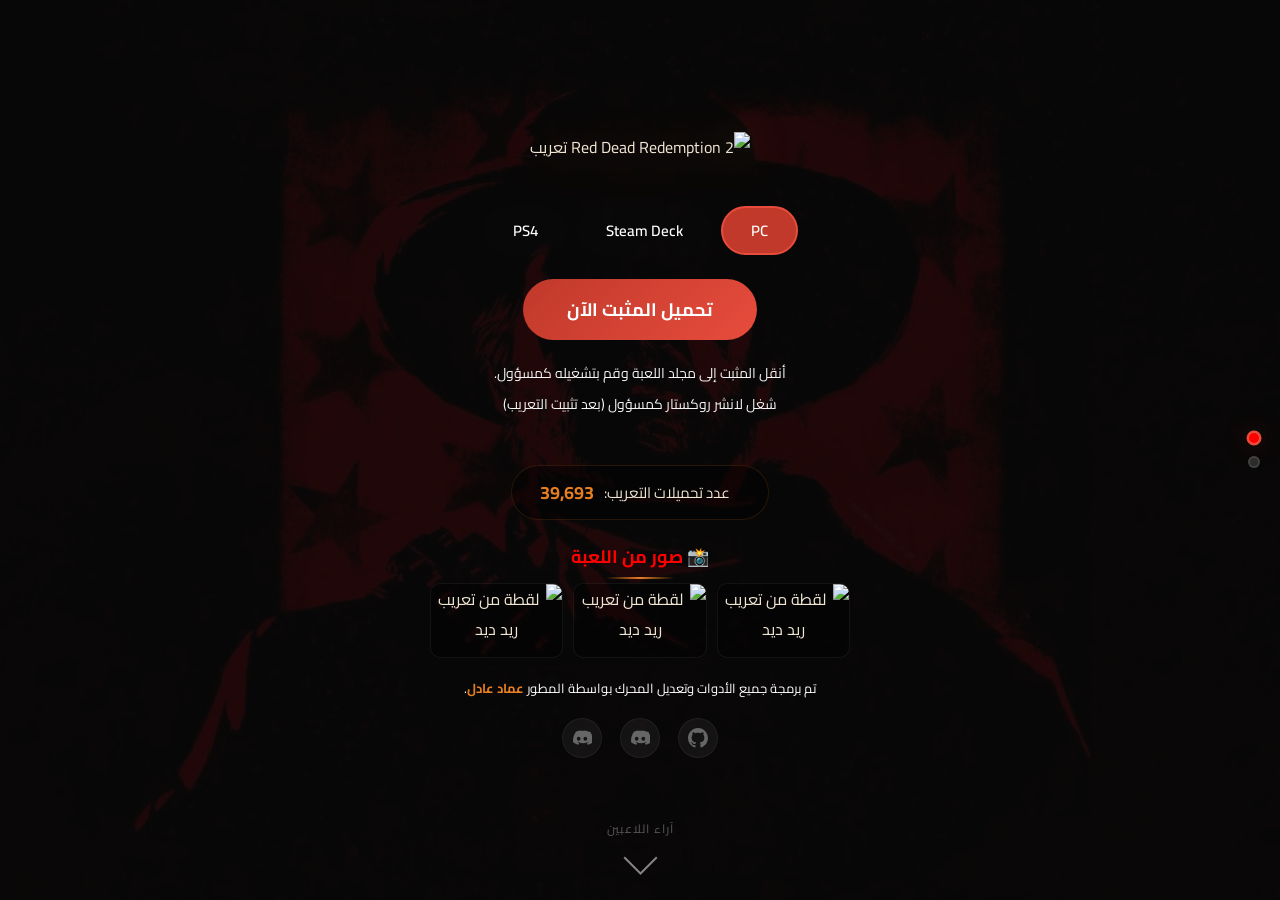
==== commit faae0c08: "Update index.html" ====
--- a/index.html
+++ b/index.html
@@ -970,7 +970,7 @@
               أنقل المثبت إلى مجلد اللعبة وقم بتشغيله كمسؤول.
             </p>
             <p style="color: whitesmoke; font-size: 14px; margin-top: 5px;">
-               لنسخة روكستار: شغل اللانشر روكستار كمسؤول قبل وبعد التعريب.
+              شغل لانشر روكستار كمسؤول (بعد تثبيت التعريب)
             </p>
           </div>
 
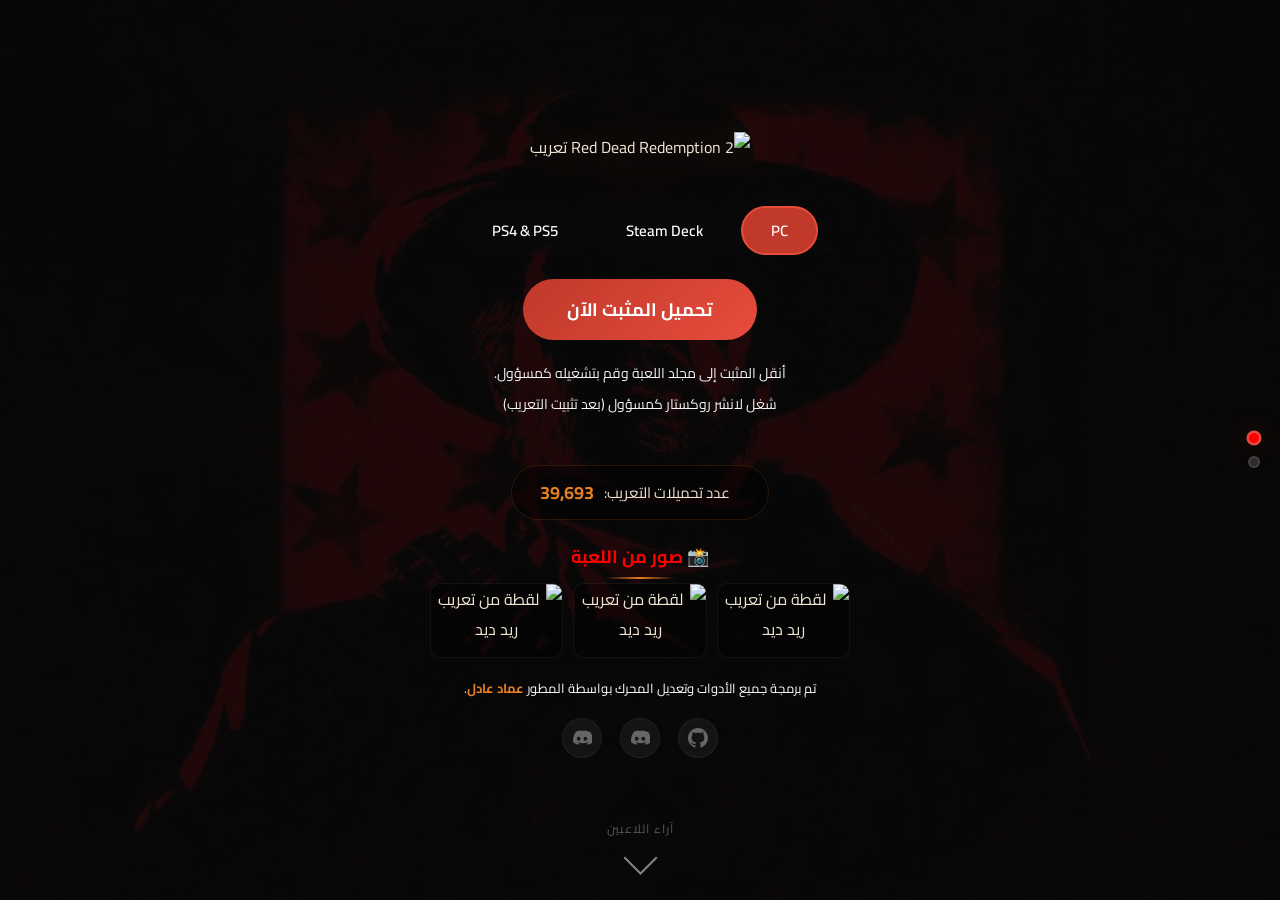
==== commit 361f6040: "Update index.html" ====
--- a/index.html
+++ b/index.html
@@ -959,7 +959,7 @@
           <div class="tabs">
             <button class="tab-btn active" onclick="openTab(event, 'pc-download')">PC</button>
             <button class="tab-btn" onclick="openTab(event, 'steam-download')">Steam Deck</button>
-            <button class="tab-btn" onclick="openTab(event, 'ps4-download')">PS4</button>
+            <button class="tab-btn" onclick="openTab(event, 'ps4-download')">PS4 & PS5</button>
           </div>
 
           <div class="tab-content active" id="pc-download">
